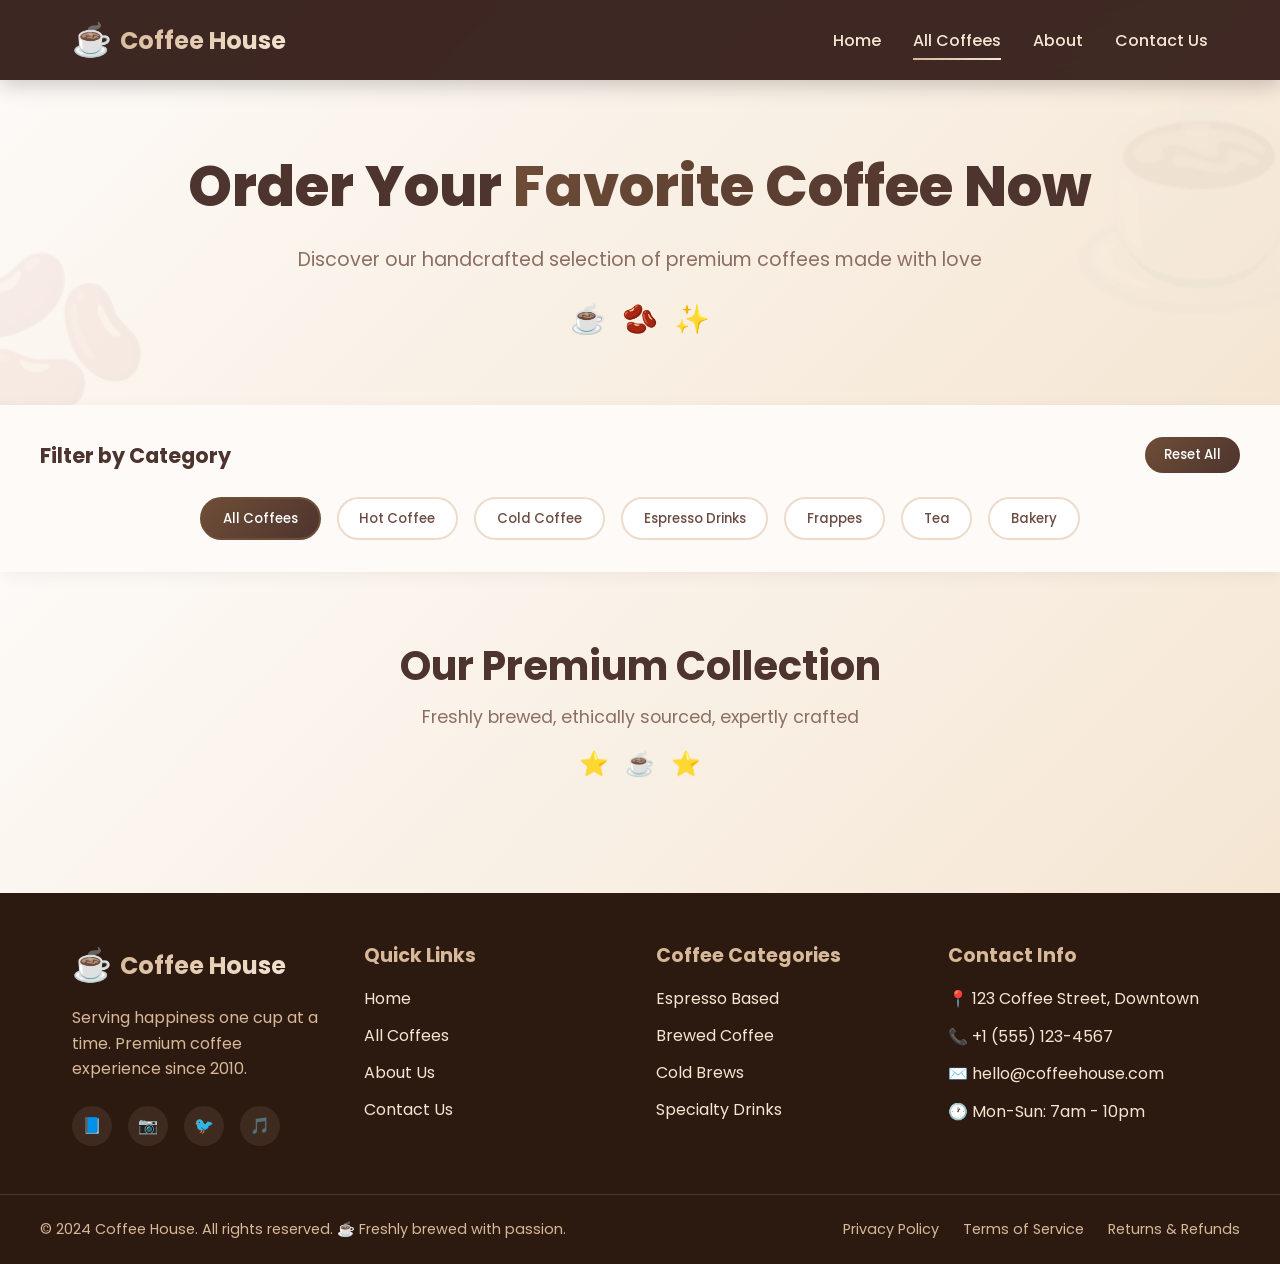
==== pages/all-coffees/index.html @ f9f78ecb "functionality work" ====
<!DOCTYPE html>
<html lang="en">
<head>
    <meta charset="UTF-8">
    <meta name="viewport" content="width=device-width, initial-scale=1.0">
    <title>Coffee House - All Coffees</title>
    <link rel="stylesheet" href="../../assets/css/all-coffees/index.css">
</head>
<body>

    <!-- Header / Navigation -->
    <header class="header">
        <nav class="navbar">
            <div class="logo">
                <span class="logo-icon">☕</span>
                <span class="logo-text">Coffee House</span>
            </div>
            <ul class="nav-menu">
                <li><a href="../dashboard/index.html" class="nav-link">Home</a></li>
                <li><a href="../all-coffees/index.html" class="nav-link active">All Coffees</a></li>
                <li><a href="../about-us/index.html" class="nav-link">About</a></li>
                <li><a href="../contact/index.html" class="nav-link">Contact Us</a></li>
            </ul>
            <div class="nav-toggle">
                <span></span>
                <span></span>
                <span></span>
            </div>
        </nav>
    </header>

    <!-- Page Hero Section -->
    <section class="page-hero">
        <div class="hero-container">
            <div class="hero-content">
                <h1 class="hero-title">Order Your <span class="highlight">Favorite Coffee</span> Now</h1>
                <p class="hero-subtitle">Discover our handcrafted selection of premium coffees made with love</p>
                <div class="hero-decoration">
                    <span>☕</span>
                    <span>🫘</span>
                    <span>✨</span>
                </div>
            </div>
        </div>
    </section>

    <!-- Filter Section -->
    <section class="filter-section">
        <div class="section-container">
            <div class="filter-wrapper">
                <div class="filter-header">
                    <h3>Filter by Category</h3>
                    <button class="reset-filter" id="resetFilter">Reset All</button>
                </div>
                <div class="filter-buttons" id="filterButtons">
                    <button class="filter-btn active" data-category="all">All Coffees</button>
                    <button class="filter-btn" data-category="Hot Coffee">Hot Coffee</button>
                    <button class="filter-btn" data-category="Cold Coffee">Cold Coffee</button>
                    <button class="filter-btn" data-category="Espresso Drinks">Espresso Drinks</button>
                    <button class="filter-btn" data-category="Frappes">Frappes</button>
                    <button class="filter-btn" data-category="Tea">Tea</button>
                    <button class="filter-btn" data-category="Bakery">Bakery</button>
                </div>
            </div>
        </div>
    </section>

    <!-- Products Grid Section -->
    <section class="products-section">
        <div class="section-container">
            <div class="section-header">
                <h2>Our Premium Collection</h2>
                <p>Freshly brewed, ethically sourced, expertly crafted</p>
                <div class="header-decoration">
                    <span>⭐</span>
                    <span>☕</span>
                    <span>⭐</span>
                </div>
            </div>
            <div id="products-container" class="products-grid">
                <!-- Products will be dynamically loaded here -->
            </div>
        </div>
    </section>

    <!-- Footer -->
    <footer class="footer">
        <div class="footer-container">
            <div class="footer-column">
                <div class="footer-logo">
                    <span class="logo-icon">☕</span>
                    <span class="logo-text">Coffee House</span>
                </div>
                <p class="footer-description">Serving happiness one cup at a time. Premium coffee experience since 2010.</p>
                <div class="social-links">
                    <a href="#" class="social-link">📘</a>
                    <a href="#" class="social-link">📷</a>
                    <a href="#" class="social-link">🐦</a>
                    <a href="#" class="social-link">🎵</a>
                </div>
            </div>
            <div class="footer-column">
                <h4>Quick Links</h4>
                <ul class="footer-links">
                    <li><a href="/dashboard.html">Home</a></li>
                    <li><a href="/all-coffees.html">All Coffees</a></li>
                    <li><a href="/about.html">About Us</a></li>
                    <li><a href="/contact.html">Contact Us</a></li>
                </ul>
            </div>
            <div class="footer-column">
                <h4>Coffee Categories</h4>
                <ul class="footer-links">
                    <li><a href="#">Espresso Based</a></li>
                    <li><a href="#">Brewed Coffee</a></li>
                    <li><a href="#">Cold Brews</a></li>
                    <li><a href="#">Specialty Drinks</a></li>
                </ul>
            </div>
            <div class="footer-column">
                <h4>Contact Info</h4>
                <ul class="footer-links contact-info">
                    <li>📍 123 Coffee Street, Downtown</li>
                    <li>📞 +1 (555) 123-4567</li>
                    <li>✉️ hello@coffeehouse.com</li>
                    <li>🕐 Mon-Sun: 7am - 10pm</li>
                </ul>
            </div>
        </div>
        <div class="footer-bottom">
            <div class="footer-bottom-container">
                <p>&copy; 2024 Coffee House. All rights reserved. ☕ Freshly brewed with passion.</p>
                <div class="footer-bottom-links">
                    <a href="#">Privacy Policy</a>
                    <a href="#">Terms of Service</a>
                    <a href="#">Returns & Refunds</a>
                </div>
            </div>
        </div>
    </footer>

    <script src="all-coffees.js"></script>
</body>
</html>
---- assets/css/all-coffees/index.css ----
@import url('https://fonts.googleapis.com/css2?family=Poppins:wght@300;400;500;600;700;800&display=swap');

* {
    margin: 0;
    padding: 0;
    box-sizing: border-box;
    font-family: 'Poppins', sans-serif;
}

body {
    background: linear-gradient(135deg, #3e2723, #6f4e37, #d7b899);
    min-height: 100vh;
}

/* Header Styles */
.header {
    background: rgba(62, 39, 35, 0.95);
    backdrop-filter: blur(10px);
    position: sticky;
    top: 0;
    z-index: 1000;
    box-shadow: 0 5px 20px rgba(0, 0, 0, 0.2);
}

.navbar {
    max-width: 1200px;
    margin: 0 auto;
    padding: 1rem 2rem;
    display: flex;
    justify-content: space-between;
    align-items: center;
}

.logo {
    display: flex;
    align-items: center;
    gap: 0.5rem;
    font-size: 1.5rem;
    font-weight: 700;
}

.logo-icon {
    font-size: 2rem;
    animation: rotateIcon 3s ease-in-out infinite;
}

@keyframes rotateIcon {
    0%, 100% { transform: rotate(0deg); }
    50% { transform: rotate(15deg); }
}

.logo-text {
    background: linear-gradient(135deg, #d7b899, #f5e6d3);
    -webkit-background-clip: text;
    background-clip: text;
    color: transparent;
}

.nav-menu {
    display: flex;
    gap: 2rem;
    list-style: none;
}

.nav-link {
    text-decoration: none;
    color: #f5e6d3;
    font-weight: 500;
    padding: 0.5rem 0;
    position: relative;
    transition: color 0.3s;
}

.nav-link::after {
    content: '';
    position: absolute;
    bottom: 0;
    left: 0;
    width: 0;
    height: 2px;
    background: linear-gradient(90deg, #d7b899, #f5e6d3);
    transition: width 0.3s;
}

.nav-link:hover::after,
.nav-link.active::after {
    width: 100%;
}

.nav-link:hover {
    color: #d7b899;
}

.nav-toggle {
    display: none;
    flex-direction: column;
    gap: 5px;
    cursor: pointer;
}

.nav-toggle span {
    width: 25px;
    height: 3px;
    background: #f5e6d3;
    border-radius: 2px;
    transition: 0.3s;
}

/* Page Hero Section */
.page-hero {
    background: linear-gradient(135deg, #fdfaf7 0%, #f5e6d3 100%);
    padding: 4rem 2rem;
    text-align: center;
    position: relative;
    overflow: hidden;
}

.page-hero::before {
    content: '☕';
    position: absolute;
    font-size: 15rem;
    opacity: 0.05;
    top: -5rem;
    right: -5rem;
    animation: rotateSlow 30s linear infinite;
}

.page-hero::after {
    content: '🫘';
    position: absolute;
    font-size: 10rem;
    opacity: 0.05;
    bottom: -3rem;
    left: -3rem;
    animation: floatBeanBg 8s ease-in-out infinite;
}

@keyframes rotateSlow {
    from { transform: rotate(0deg); }
    to { transform: rotate(360deg); }
}

@keyframes floatBeanBg {
    0%, 100% { transform: translateY(0) rotate(0deg); }
    50% { transform: translateY(-20px) rotate(180deg); }
}

.hero-container {
    max-width: 1200px;
    margin: 0 auto;
    position: relative;
    z-index: 1;
}

.hero-title {
    font-size: 3.5rem;
    font-weight: 800;
    color: #4e342e;
    margin-bottom: 1rem;
    animation: fadeInUp 0.8s ease-out;
}

.highlight {
    background: linear-gradient(135deg, #6f4e37, #4e342e);
    -webkit-background-clip: text;
    background-clip: text;
    color: transparent;
}

.hero-subtitle {
    font-size: 1.2rem;
    color: #8d6e63;
    margin-bottom: 1.5rem;
    animation: fadeInUp 0.8s ease-out 0.2s both;
}

.hero-decoration {
    display: flex;
    justify-content: center;
    gap: 1rem;
    font-size: 1.8rem;
    animation: bounce 2s ease-in-out infinite;
}

@keyframes bounce {
    0%, 100% { transform: translateY(0); }
    50% { transform: translateY(-10px); }
}

/* Filter Section */
.filter-section {
    padding: 2rem 2rem;
    background: #fdfaf7;
    position: sticky;
    top: 70px;
    z-index: 99;
    box-shadow: 0 4px 15px rgba(0, 0, 0, 0.05);
}

.section-container {
    max-width: 1200px;
    margin: 0 auto;
}

.filter-wrapper {
    text-align: center;
}

.filter-header {
    display: flex;
    justify-content: space-between;
    align-items: center;
    margin-bottom: 1.5rem;
    flex-wrap: wrap;
    gap: 1rem;
}

.filter-header h3 {
    color: #4e342e;
    font-size: 1.3rem;
}

.reset-filter {
    background: linear-gradient(135deg, #6f4e37, #4e342e);
    color: white;
    border: none;
    padding: 0.5rem 1.2rem;
    border-radius: 25px;
    cursor: pointer;
    font-weight: 500;
    transition: all 0.3s;
}

.reset-filter:hover {
    transform: translateY(-2px);
    box-shadow: 0 5px 15px rgba(78, 52, 46, 0.3);
}

.filter-buttons {
    display: flex;
    justify-content: center;
    gap: 1rem;
    flex-wrap: wrap;
}

.filter-btn {
    background: white;
    border: 2px solid #eedbcb;
    color: #6d4c41;
    padding: 0.6rem 1.3rem;
    border-radius: 50px;
    cursor: pointer;
    font-weight: 500;
    transition: all 0.3s;
}

.filter-btn:hover {
    border-color: #6f4e37;
    transform: translateY(-3px);
}

.filter-btn.active {
    background: linear-gradient(135deg, #6f4e37, #4e342e);
    border-color: #6f4e37;
    color: white;
}

/* Products Section */
.products-section {
    padding: 4rem 2rem;
    background: linear-gradient(135deg, #fdfaf7 0%, #f5e6d3 100%);
}

.section-header {
    text-align: center;
    margin-bottom: 3rem;
}

.section-header h2 {
    font-size: 2.5rem;
    color: #4e342e;
    margin-bottom: 0.5rem;
}

.section-header p {
    color: #8d6e63;
    font-size: 1.1rem;
    margin-bottom: 1rem;
}

.header-decoration {
    display: flex;
    justify-content: center;
    gap: 1rem;
    font-size: 1.5rem;
    animation: bounce 2s ease-in-out infinite;
}

/* Products Grid */
.products-grid {
    display: grid;
    grid-template-columns: repeat(auto-fill, minmax(320px, 1fr));
    gap: 2rem;
    margin-top: 1rem;
}

/* Product Card Styles */
.product-card {
    background: white;
    border-radius: 1.5rem;
    overflow: hidden;
    transition: all 0.4s cubic-bezier(0.175, 0.885, 0.32, 1.275);
    box-shadow: 0 8px 25px rgba(78, 52, 46, 0.08);
    border: 1px solid rgba(111, 78, 55, 0.1);
    animation: fadeInUp 0.6s ease-out;
    animation-fill-mode: both;
    position: relative;
}

.product-card:hover {
    transform: translateY(-10px);
    box-shadow: 0 20px 40px rgba(78, 52, 46, 0.15);
}

.product-image-container {
    position: relative;
    height: 220px;
    overflow: hidden;
    background: linear-gradient(135deg, #fdfaf7, #f5e6d3);
}

.product-image {
    width: 100%;
    height: 100%;
    object-fit: cover;
    transition: transform 0.5s ease;
}

.product-card:hover .product-image {
    transform: scale(1.08);
}

.featured-badge {
    position: absolute;
    top: 1rem;
    right: 1rem;
    background: linear-gradient(135deg, #f5c542, #e6a817);
    color: #4e342e;
    padding: 0.3rem 0.8rem;
    border-radius: 20px;
    font-size: 0.7rem;
    font-weight: bold;
    animation: pulse 2s infinite;
}

@keyframes pulse {
    0%, 100% { transform: scale(1); }
    50% { transform: scale(1.05); }
}

.product-info {
    padding: 1.5rem;
}

.product-name {
    font-size: 1.3rem;
    font-weight: 700;
    color: #4e342e;
    margin-bottom: 0.5rem;
}

.product-category {
    display: inline-block;
    background: rgba(111, 78, 55, 0.1);
    color: #6f4e37;
    font-size: 0.7rem;
    padding: 0.2rem 0.7rem;
    border-radius: 15px;
    margin-bottom: 0.8rem;
}

.product-description {
    color: #8d6e63;
    font-size: 0.85rem;
    line-height: 1.5;
    margin-bottom: 1rem;
}

.product-rating {
    display: flex;
    align-items: center;
    gap: 0.5rem;
    margin-bottom: 1rem;
}

.stars {
    display: flex;
    gap: 0.2rem;
}

.star {
    color: #d7b899;
    font-size: 0.9rem;
}

.star.filled {
    color: #f5c542;
}

.rating-value {
    color: #8d6e63;
    font-size: 0.8rem;
}

.product-footer {
    display: flex;
    justify-content: space-between;
    align-items: center;
    margin-top: 1rem;
    padding-top: 1rem;
    border-top: 2px dotted #eedbcb;
}

.product-price {
    font-size: 1.5rem;
    font-weight: 800;
    color: #6f4e37;
}

.product-price small {
    font-size: 0.8rem;
    font-weight: 500;
}

.add-to-cart-btn {
    background: linear-gradient(135deg, #6f4e37, #4e342e);
    color: white;
    border: none;
    padding: 0.6rem 1.2rem;
    border-radius: 50px;
    cursor: pointer;
    font-weight: 600;
    transition: all 0.3s;
    display: flex;
    align-items: center;
    gap: 0.3rem;
}

.add-to-cart-btn:hover {
    transform: translateX(5px);
    box-shadow: 0 5px 15px rgba(78, 52, 46, 0.3);
}

/* Empty State */
.empty-state {
    grid-column: 1 / -1;
    text-align: center;
    padding: 4rem;
    background: white;
    border-radius: 1rem;
    animation: fadeInUp 0.6s ease-out;
}

.empty-icon {
    font-size: 5rem;
    display: block;
    margin-bottom: 1rem;
    animation: floatIcon 3s ease-in-out infinite;
}

.empty-state p {
    color: #8d6e63;
    font-size: 1.1rem;
}

/* Loading State */
.loading-state {
    grid-column: 1 / -1;
    text-align: center;
    padding: 4rem;
}

.loading-spinner {
    width: 60px;
    height: 60px;
    border: 4px solid #eedbcb;
    border-top-color: #6f4e37;
    border-radius: 50%;
    animation: spin 1s linear infinite;
    margin: 0 auto 1rem;
}

@keyframes spin {
    to { transform: rotate(360deg); }
}

/* Animations */
@keyframes fadeInUp {
    from {
        opacity: 0;
        transform: translateY(30px);
    }
    to {
        opacity: 1;
        transform: translateY(0);
    }
}

@keyframes floatIcon {
    0%, 100% { transform: translateY(0); }
    50% { transform: translateY(-10px); }
}

/* Product Card Animation Delays */
.product-card:nth-child(1) { animation-delay: 0.05s; }
.product-card:nth-child(2) { animation-delay: 0.1s; }
.product-card:nth-child(3) { animation-delay: 0.15s; }
.product-card:nth-child(4) { animation-delay: 0.2s; }
.product-card:nth-child(5) { animation-delay: 0.25s; }
.product-card:nth-child(6) { animation-delay: 0.3s; }

/* Footer */
.footer {
    background: #2c1a10;
    color: #f5e6d3;
}

.footer-container {
    max-width: 1200px;
    margin: 0 auto;
    padding: 3rem 2rem;
    display: grid;
    grid-template-columns: repeat(auto-fit, minmax(250px, 1fr));
    gap: 2rem;
}

.footer-logo {
    display: flex;
    align-items: center;
    gap: 0.5rem;
    font-size: 1.5rem;
    font-weight: 700;
    margin-bottom: 1rem;
}

.footer-description {
    color: #d7b899;
    line-height: 1.6;
    margin-bottom: 1.5rem;
}

.social-links {
    display: flex;
    gap: 1rem;
}

.social-link {
    display: inline-block;
    width: 40px;
    height: 40px;
    background: rgba(215, 184, 153, 0.1);
    border-radius: 50%;
    text-align: center;
    line-height: 40px;
    text-decoration: none;
    color: #d7b899;
    transition: all 0.3s;
}

.social-link:hover {
    background: #6f4e37;
    color: #fdfaf7;
    transform: translateY(-3px);
}

.footer-column h4 {
    font-size: 1.2rem;
    margin-bottom: 1rem;
    color: #d7b899;
}

.footer-links {
    list-style: none;
}

.footer-links li {
    margin-bottom: 0.75rem;
}

.footer-links a {
    text-decoration: none;
    color: #f5e6d3;
    transition: color 0.3s;
}

.footer-links a:hover {
    color: #d7b899;
    padding-left: 5px;
}

.contact-info li {
    color: #f5e6d3;
    line-height: 1.6;
}

.footer-bottom {
    border-top: 1px solid rgba(215, 184, 153, 0.2);
    padding: 1.5rem 2rem;
}

.footer-bottom-container {
    max-width: 1200px;
    margin: 0 auto;
    display: flex;
    justify-content: space-between;
    align-items: center;
    flex-wrap: wrap;
    gap: 1rem;
}

.footer-bottom p {
    color: #d7b899;
    font-size: 0.9rem;
}

.footer-bottom-links {
    display: flex;
    gap: 1.5rem;
}

.footer-bottom-links a {
    text-decoration: none;
    color: #d7b899;
    font-size: 0.9rem;
    transition: color 0.3s;
}

.footer-bottom-links a:hover {
    color: #f5e6d3;
}

/* Responsive Design */
@media (max-width: 768px) {
    .nav-menu {
        position: fixed;
        left: -100%;
        top: 70px;
        flex-direction: column;
        background: rgba(62, 39, 35, 0.98);
        width: 100%;
        text-align: center;
        transition: 0.3s;
        padding: 2rem 0;
        gap: 1.5rem;
    }
    
    .nav-menu.active {
        left: 0;
    }
    
    .nav-toggle {
        display: flex;
    }
    
    .hero-title {
        font-size: 2rem;
    }
    
    .hero-subtitle {
        font-size: 1rem;
    }
    
    .filter-section {
        top: 60px;
    }
    
    .filter-header {
        flex-direction: column;
    }
    
    .products-grid {
        grid-template-columns: 1fr;
        gap: 1.5rem;
    }
    
    .section-header h2 {
        font-size: 2rem;
    }
    
    .footer-bottom-container {
        flex-direction: column;
        text-align: center;
    }
    
    .footer-bottom-links {
        justify-content: center;
    }
}

@media (max-width: 480px) {
    .hero-title {
        font-size: 1.6rem;
    }
    
    .product-image-container {
        height: 180px;
    }
    
    .product-name {
        font-size: 1.1rem;
    }
    
    .product-price {
        font-size: 1.2rem;
    }
}
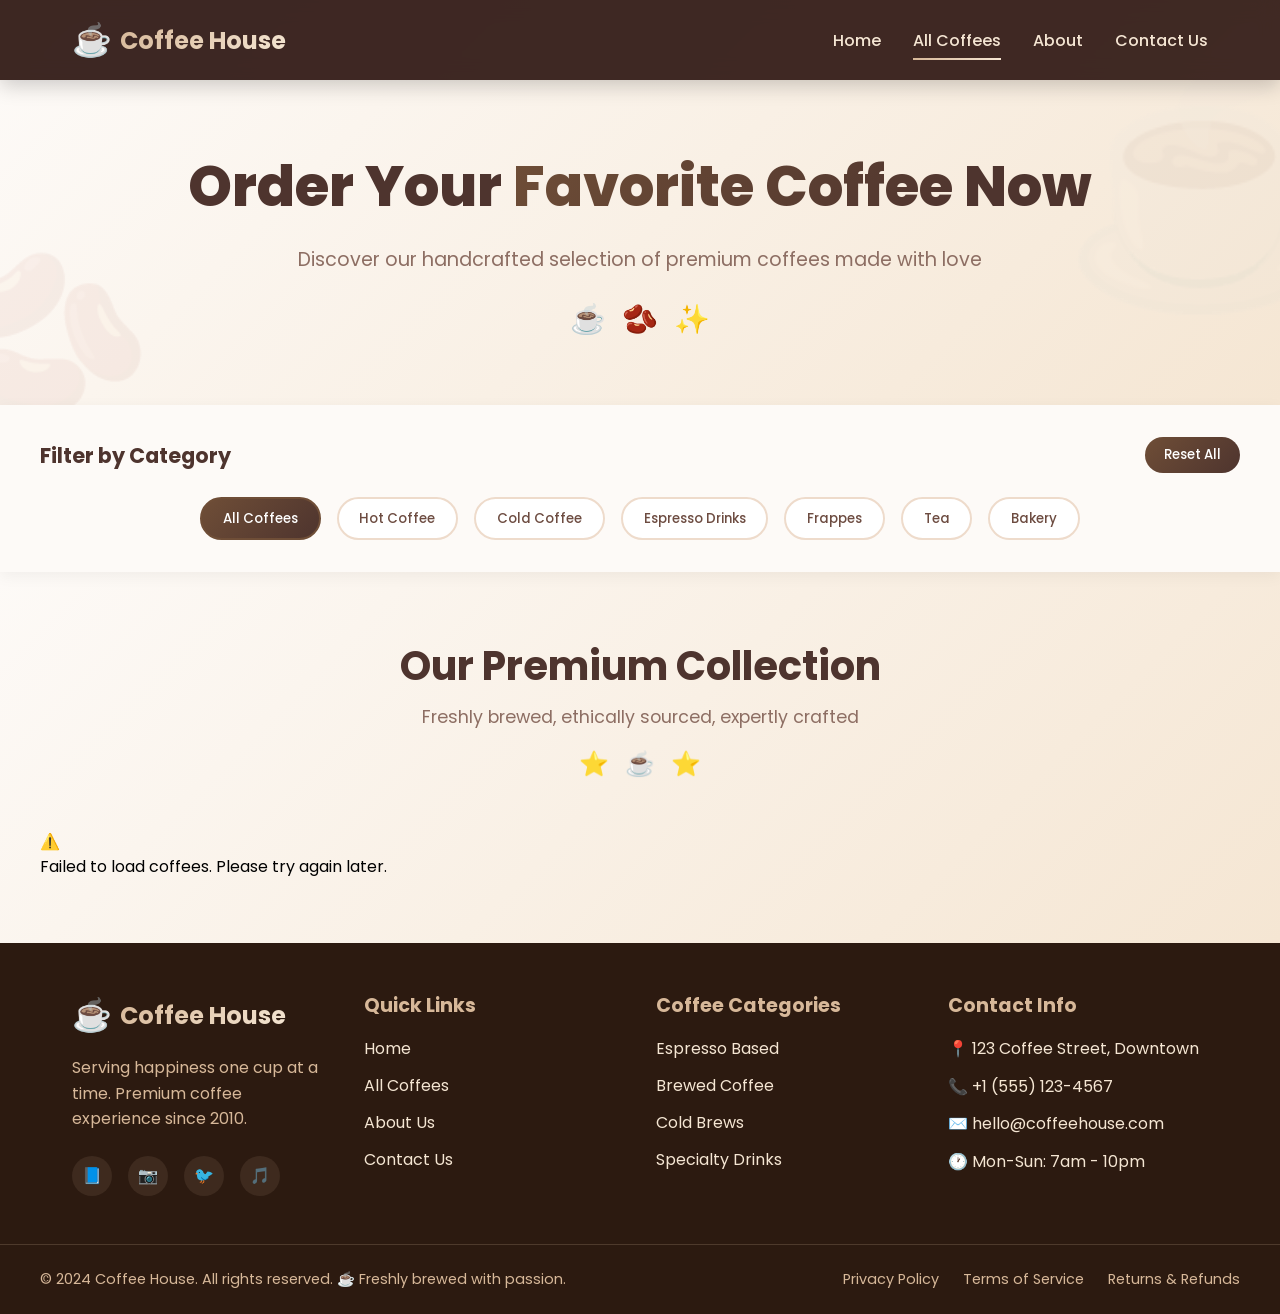
==== commit beacfc5b: "functionality update" ====
--- a/pages/all-coffees/index.html
+++ b/pages/all-coffees/index.html
@@ -139,6 +139,6 @@
         </div>
     </footer>
 
-    <script src="all-coffees.js"></script>
+    <script type="module" src="index.js"></script>
 </body>
 </html>
--- a/assets/css/all-coffees/index.css
+++ b/assets/css/all-coffees/index.css
@@ -713,4 +713,29 @@
     .product-price {
         font-size: 1.2rem;
     }
+}
+
+/* Order Button CSS */
+.order-button {
+    background: linear-gradient(135deg, #6f4e37, #4e342e);
+    color: white;
+    border: none;
+    padding: 0.6rem 1.2rem;
+    border-radius: 50px;
+    cursor: pointer;
+    font-weight: 600;
+    font-size: 0.85rem;
+    transition: all 0.3s;
+    display: inline-flex;
+    align-items: center;
+    gap: 0.3rem;
+}
+
+.order-button:hover {
+    transform: translateX(5px);
+    box-shadow: 0 5px 15px rgba(78, 52, 46, 0.3);
+}
+
+.order-button:active {
+    transform: translateX(2px);
 }
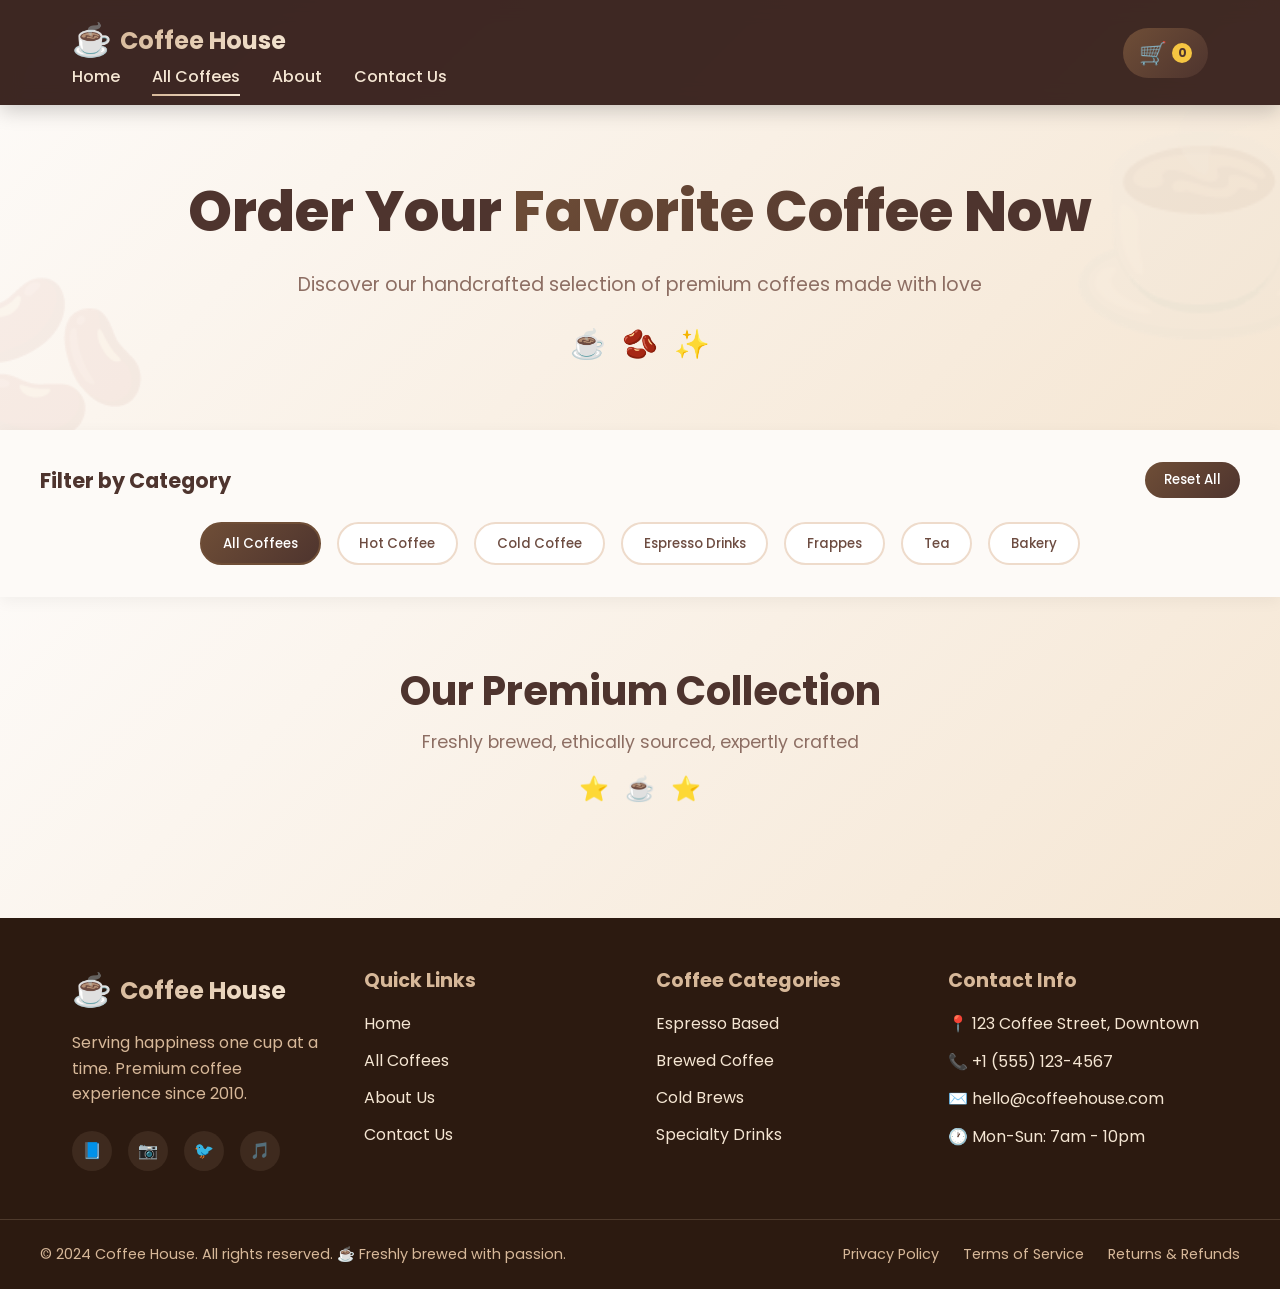
==== commit 1400b72a: "latest code" ====
--- a/pages/all-coffees/index.html
+++ b/pages/all-coffees/index.html
@@ -9,18 +9,24 @@
 <body>
 
     <!-- Header / Navigation -->
-    <header class="header">
+  <header class="header">
         <nav class="navbar">
-            <div class="logo">
-                <span class="logo-icon">☕</span>
-                <span class="logo-text">Coffee House</span>
+            <div class="nav-left">
+                <div class="logo">
+                    <span class="logo-icon">☕</span>
+                    <span class="logo-text">Coffee House</span>
+                </div>
+                <ul class="nav-menu">
+                    <li><a href="../dashboard/index.html" class="nav-link">Home</a></li>
+                    <li><a href="../all-coffees/index.html" class="nav-link active">All Coffees</a></li>
+                    <li><a href="../about-us/index.html" class="nav-link">About</a></li>
+                    <li><a href="../contact/index.html" class="nav-link">Contact Us</a></li>
+                </ul>
             </div>
-            <ul class="nav-menu">
-                <li><a href="../dashboard/index.html" class="nav-link">Home</a></li>
-                <li><a href="../all-coffees/index.html" class="nav-link active">All Coffees</a></li>
-                <li><a href="../about-us/index.html" class="nav-link">About</a></li>
-                <li><a href="../contact/index.html" class="nav-link">Contact Us</a></li>
-            </ul>
+            <div class="cart-icon">
+                <span class="cart-symbol">🛒</span>
+                <span class="cart-count">0</span>
+            </div>
             <div class="nav-toggle">
                 <span></span>
                 <span></span>
--- a/assets/css/all-coffees/index.css
+++ b/assets/css/all-coffees/index.css
@@ -27,8 +27,9 @@
     margin: 0 auto;
     padding: 1rem 2rem;
     display: flex;
-    justify-content: space-between;
-    align-items: center;
+    justify-content: flex-start; /* Changed from space-between to flex-start - items align left */
+    align-items: center;
+    gap: 3rem; /* Adds spacing between logo and nav menu */
 }
 
 .logo {
@@ -37,6 +38,7 @@
     gap: 0.5rem;
     font-size: 1.5rem;
     font-weight: 700;
+    flex-shrink: 0; /* Prevents logo from shrinking */
 }
 
 .logo-icon {
@@ -60,6 +62,8 @@
     display: flex;
     gap: 2rem;
     list-style: none;
+    margin-left: 0;
+    flex-shrink: 0; /* Prevents nav menu from shrinking */
 }
 
 .nav-link {
@@ -96,6 +100,7 @@
     flex-direction: column;
     gap: 5px;
     cursor: pointer;
+    margin-left: auto; /* Pushes toggle button to the right on mobile */
 }
 
 .nav-toggle span {
@@ -106,6 +111,102 @@
     transition: 0.3s;
 }
 
+/* Responsive adjustments - keep left alignment on mobile when menu is closed */
+@media (max-width: 768px) {
+    .navbar {
+        justify-content: space-between; /* For mobile, we need space-between to show toggle on right */
+        gap: 0;
+    }
+    
+    .nav-menu {
+        position: fixed;
+        left: -100%;
+        top: 70px;
+        flex-direction: column;
+        background: rgba(62, 39, 35, 0.98);
+        width: 100%;
+        text-align: center;
+        transition: 0.3s;
+        padding: 2rem 0;
+        gap: 1.5rem;
+        flex-shrink: 1;
+    }
+    
+    .nav-menu.active {
+        left: 0;
+    }
+    
+    .nav-toggle {
+        display: flex;
+        margin-left: auto;
+    }
+}
+
+/* Cart Icon Styles */
+.cart-icon {
+    position: relative;
+    cursor: pointer;
+    display: flex;
+    align-items: center;
+    gap: 0.3rem;
+    background: linear-gradient(135deg, #6f4e37, #4e342e);
+    padding: 0.5rem 1rem;
+    border-radius: 50px;
+    transition: all 0.3s ease;
+    margin-left: auto; /* Pushes cart to the right side */
+}
+
+.cart-icon:hover {
+    transform: translateY(-2px);
+    box-shadow: 0 5px 15px rgba(78, 52, 46, 0.4);
+    background: linear-gradient(135deg, #7a5a48, #5e3d2e);
+}
+
+.cart-symbol {
+    font-size: 1.4rem;
+    color: #f5e6d3;
+}
+
+.cart-count {
+    background: #f5c542;
+    color: #4e342e;
+    font-size: 0.75rem;
+    font-weight: 700;
+    min-width: 20px;
+    height: 20px;
+    border-radius: 20px;
+    display: inline-flex;
+    align-items: center;
+    justify-content: center;
+    padding: 0 5px;
+    animation: pulse 2s infinite;
+}
+
+@keyframes pulse {
+    0%, 100% { transform: scale(1); }
+    50% { transform: scale(1.1); }
+}
+
+/* Mobile responsive for cart */
+@media (max-width: 768px) {
+    .cart-icon {
+        padding: 0.4rem 0.8rem;
+    }
+    
+    .cart-symbol {
+        font-size: 1.2rem;
+    }
+}
+
+@media (max-width: 480px) {
+    .cart-icon {
+        padding: 0.3rem 0.7rem;
+    }
+    
+    .cart-symbol {
+        font-size: 1rem;
+    }
+}
 /* Page Hero Section */
 .page-hero {
     background: linear-gradient(135deg, #fdfaf7 0%, #f5e6d3 100%);
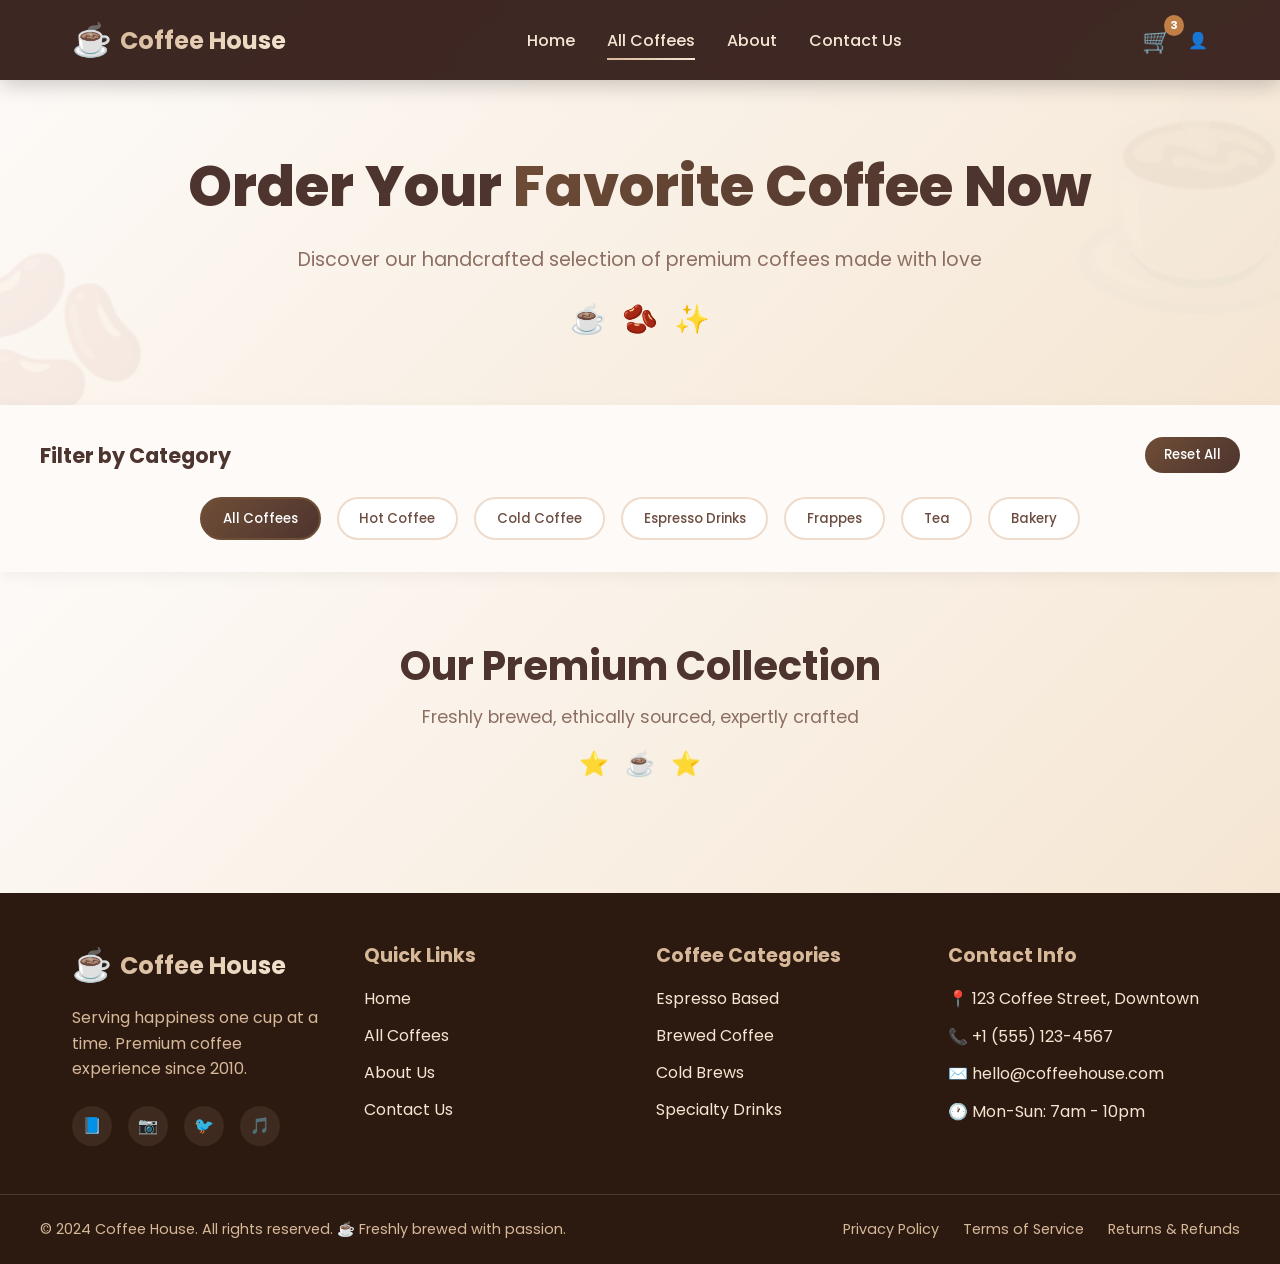
==== commit f018f3a1: "cart functionality" ====
--- a/pages/all-coffees/index.html
+++ b/pages/all-coffees/index.html
@@ -11,7 +11,7 @@
     <!-- Header / Navigation -->
   <header class="header">
         <nav class="navbar">
-            <div class="nav-left">
+         
                 <div class="logo">
                     <span class="logo-icon">☕</span>
                     <span class="logo-text">Coffee House</span>
@@ -22,10 +22,15 @@
                     <li><a href="../about-us/index.html" class="nav-link">About</a></li>
                     <li><a href="../contact/index.html" class="nav-link">Contact Us</a></li>
                 </ul>
-            </div>
-            <div class="cart-icon">
-                <span class="cart-symbol">🛒</span>
-                <span class="cart-count">0</span>
+        
+             <div class="nav-actions">
+                <div class="cart-icon">
+                    <span>🛒</span>
+                    <span class="cart-count">3</span>
+                </div>
+                <div class="user-avatar">
+                    <span>👤</span>
+                </div>
             </div>
             <div class="nav-toggle">
                 <span></span>
--- a/assets/css/all-coffees/index.css
+++ b/assets/css/all-coffees/index.css
@@ -27,9 +27,8 @@
     margin: 0 auto;
     padding: 1rem 2rem;
     display: flex;
-    justify-content: flex-start; /* Changed from space-between to flex-start - items align left */
-    align-items: center;
-    gap: 3rem; /* Adds spacing between logo and nav menu */
+    justify-content: space-between;
+    align-items: center;
 }
 
 .logo {
@@ -143,43 +142,36 @@
 }
 
 /* Cart Icon Styles */
+.nav-actions {
+    display: flex;
+    gap: 1rem;
+    align-items: center;
+}
+.cart-icon:hover {
+    transform: scale(1.1);
+}
+
 .cart-icon {
     position: relative;
+    font-size: 1.5rem;
     cursor: pointer;
-    display: flex;
-    align-items: center;
-    gap: 0.3rem;
-    background: linear-gradient(135deg, #6f4e37, #4e342e);
-    padding: 0.5rem 1rem;
-    border-radius: 50px;
-    transition: all 0.3s ease;
-    margin-left: auto; /* Pushes cart to the right side */
+    transition: transform 0.3s;
 }
 
 .cart-icon:hover {
-    transform: translateY(-2px);
-    box-shadow: 0 5px 15px rgba(78, 52, 46, 0.4);
-    background: linear-gradient(135deg, #7a5a48, #5e3d2e);
-}
-
-.cart-symbol {
-    font-size: 1.4rem;
-    color: #f5e6d3;
+    transform: scale(1.1);
 }
 
 .cart-count {
-    background: #f5c542;
-    color: #4e342e;
-    font-size: 0.75rem;
-    font-weight: 700;
-    min-width: 20px;
-    height: 20px;
-    border-radius: 20px;
-    display: inline-flex;
-    align-items: center;
-    justify-content: center;
-    padding: 0 5px;
-    animation: pulse 2s infinite;
+    position: absolute;
+    top: -8px;
+    right: -12px;
+    background: #bf7f46;
+    color: white;
+    border-radius: 50%;
+    padding: 2px 6px;
+    font-size: 0.7rem;
+    font-weight: bold;
 }
 
 @keyframes pulse {
